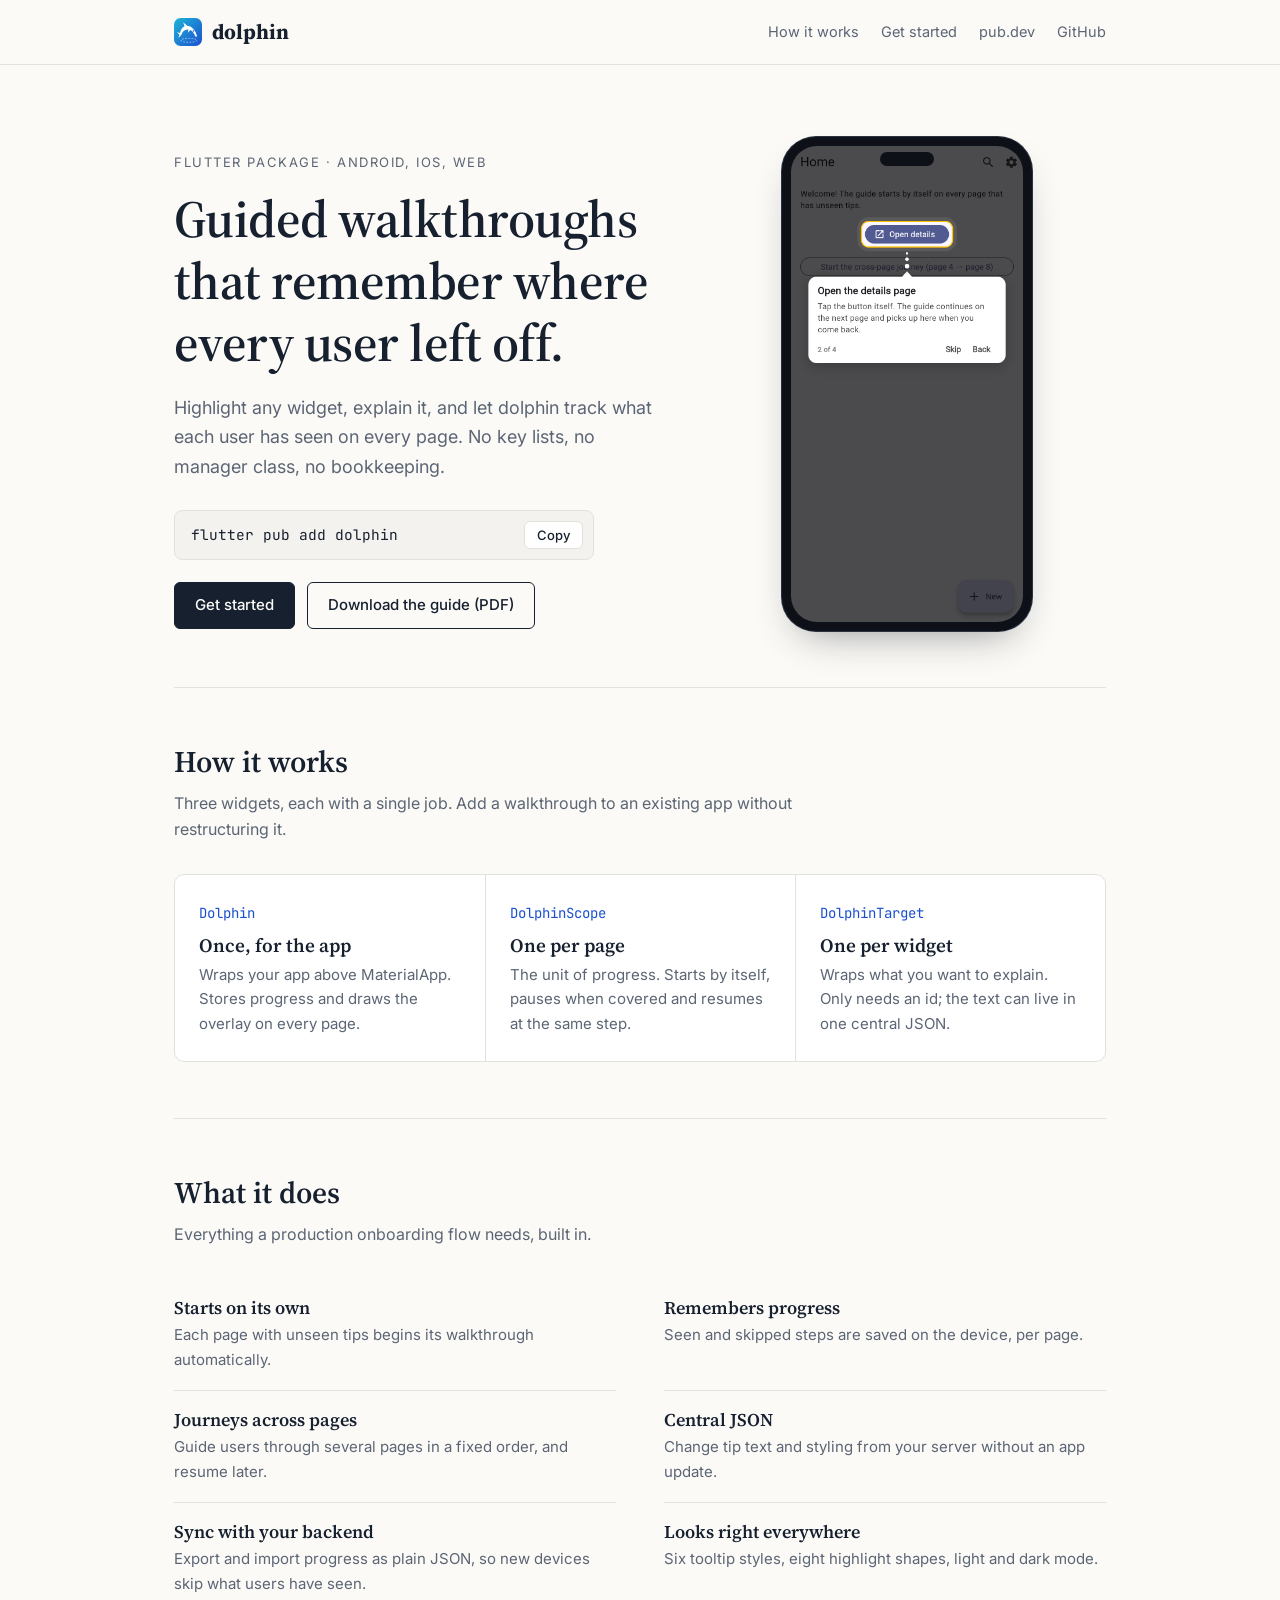
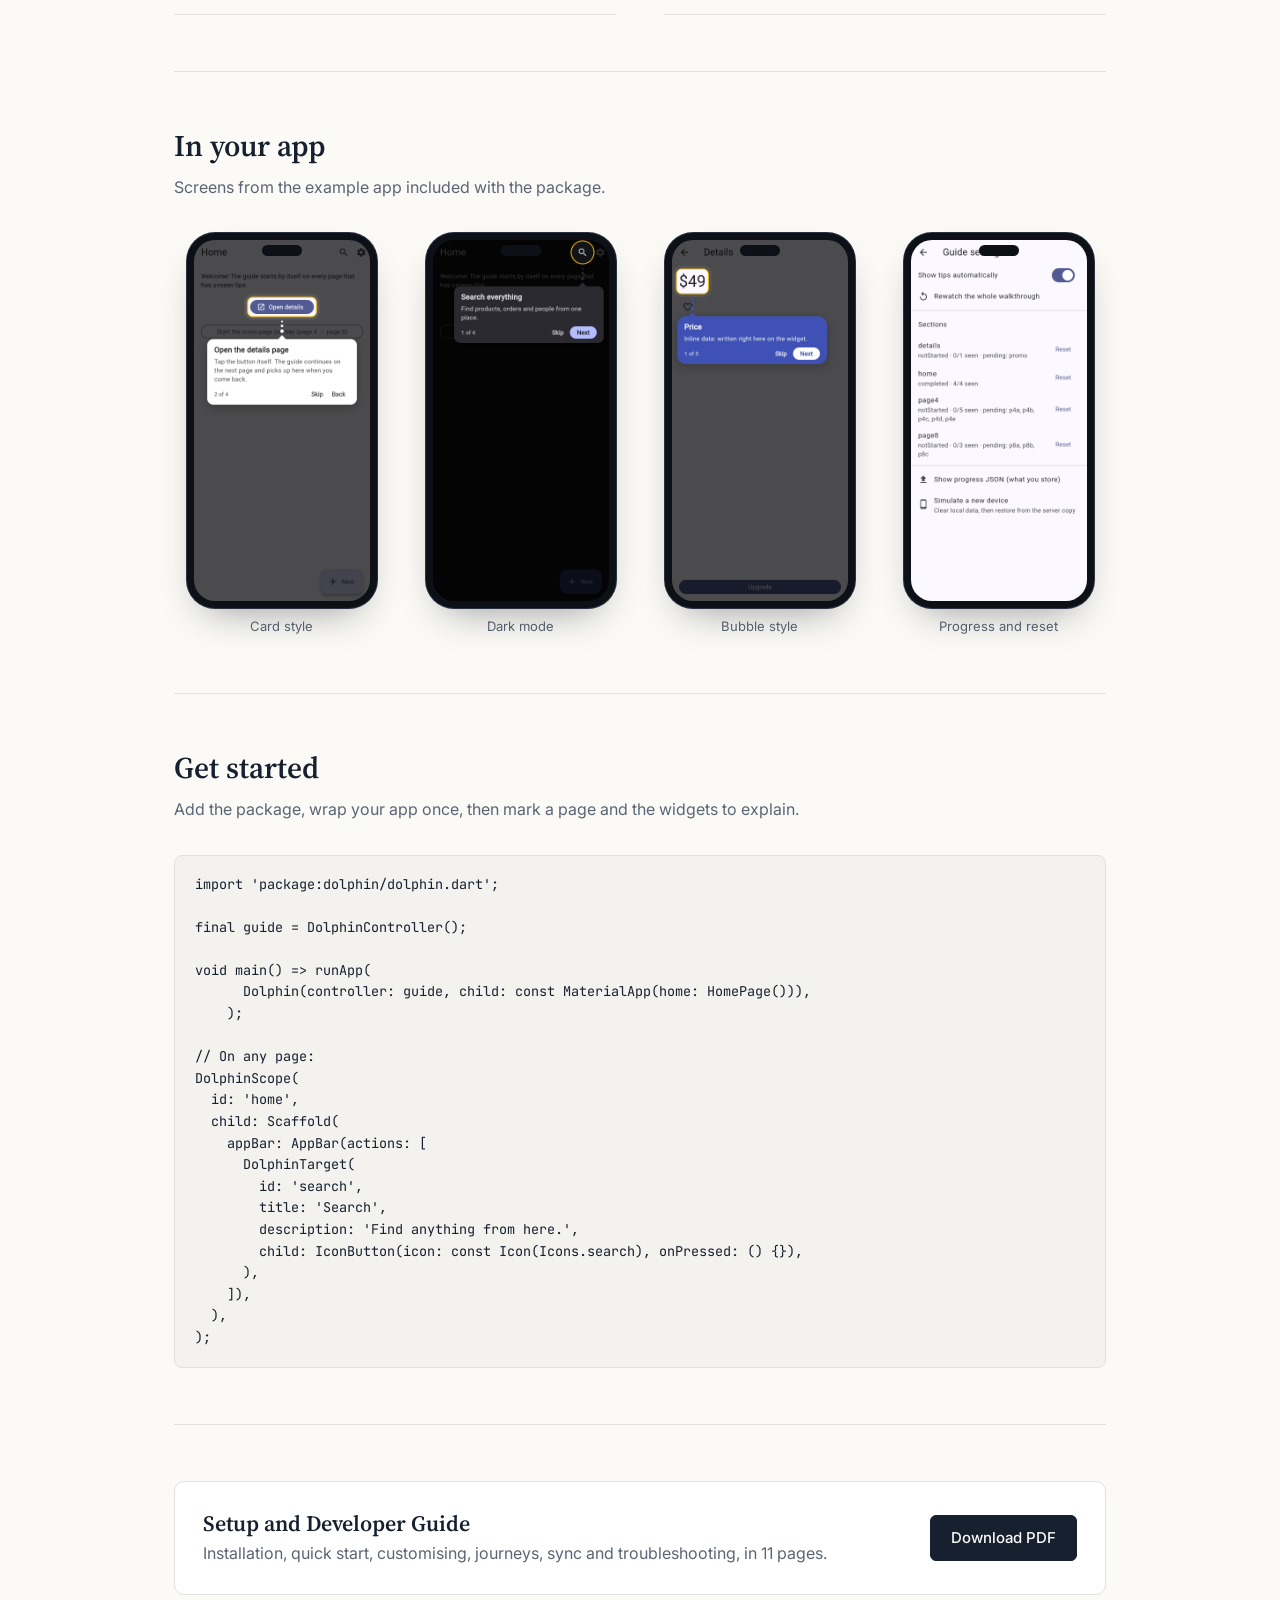
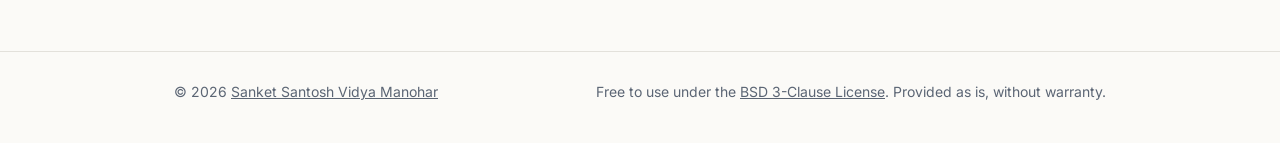
==== docs/index.html @ 979fe367 "Publish website from docs folder" ====
<!doctype html>
<html lang="en">
<head>
<meta charset="utf-8">
<meta name="viewport" content="width=device-width, initial-scale=1">
<title>dolphin · Guided walkthroughs for Flutter</title>
<meta name="description" content="dolphin is a Flutter package for guided walkthroughs and showcase tooltips that remember what each user has seen, resume across pages and sync progress.">
<meta name="author" content="Sanket Santosh Vidya Manohar">
<link rel="canonical" href="https://sanket-manohar.github.io/dolphin/">
<meta property="og:title" content="dolphin · Guided walkthroughs for Flutter">
<meta property="og:description" content="Walkthroughs that remember where every user left off. Free to use, for Android, iOS and web.">
<meta property="og:image" content="https://raw.githubusercontent.com/sanket-manohar/dolphin/main/doc/banner.png">
<meta name="twitter:card" content="summary_large_image">
<link rel="icon" href="assets/logo.svg" type="image/svg+xml">
<link rel="preconnect" href="https://fonts.googleapis.com">
<link rel="preconnect" href="https://fonts.gstatic.com" crossorigin>
<link href="https://fonts.googleapis.com/css2?family=Source+Serif+4:opsz,wght@8..60,400;8..60,600;8..60,700&family=Inter:wght@400;500;600&family=JetBrains+Mono:wght@400&display=swap" rel="stylesheet">
<style>
:root { color-scheme: light; --bg: #fbfaf7; --surface: #ffffff; --ink: #16202f; --muted: #5b6574; --rule: #e3e1db; --accent: #1A4FD0; --code: #f3f2ee; }
* { box-sizing: border-box; }
html { scroll-behavior: smooth; }
body { margin: 0; background: var(--bg); color: var(--ink); font: 16px/1.65 Inter, system-ui, sans-serif; }
a { color: inherit; }
.wrap { max-width: 980px; margin: 0 auto; padding: 0 24px; }
h1, h2, h3 { font-family: 'Source Serif 4', Georgia, serif; font-weight: 600; line-height: 1.2; margin: 0; }
code, pre { font-family: 'JetBrains Mono', ui-monospace, monospace; font-variant-ligatures: none; }

header { border-bottom: 1px solid var(--rule); }
header .wrap { display: flex; align-items: center; justify-content: space-between; height: 64px; }
.brand { display: flex; align-items: center; gap: 10px; text-decoration: none; font-family: 'Source Serif 4', serif; font-weight: 700; font-size: 21px; }
.brand img { width: 28px; height: 28px; }
nav { display: flex; gap: 22px; font-size: 14.5px; }
nav a { text-decoration: none; color: var(--muted); }
nav a:hover { color: var(--ink); }

.hero { padding: 72px 0 56px; display: grid; grid-template-columns: 1.1fr .9fr; gap: 48px; align-items: center; }
.eyebrow { font-size: 13px; letter-spacing: .12em; text-transform: uppercase; color: var(--muted); margin-bottom: 14px; }
.hero h1 { font-size: clamp(36px, 5vw, 52px); letter-spacing: -.01em; }
.hero p.lead { color: var(--muted); font-size: 18px; margin: 18px 0 28px; max-width: 34em; }
.install { display: flex; align-items: center; justify-content: space-between; gap: 12px; background: var(--code); border: 1px solid var(--rule); border-radius: 8px; padding: 10px 10px 10px 16px; max-width: 420px; font-size: 14.5px; }
.install button { border: 1px solid var(--rule); background: var(--surface); color: var(--ink); border-radius: 6px; padding: 5px 12px; font: 500 13px Inter, sans-serif; cursor: pointer; }
.actions { display: flex; flex-wrap: wrap; gap: 12px; margin-top: 22px; }
.btn { display: inline-block; text-decoration: none; padding: 10px 20px; border-radius: 6px; font-weight: 500; font-size: 15px; border: 1px solid var(--ink); }
.btn.primary { background: var(--ink); color: var(--bg); }
.btn:hover { opacity: .85; }
.phone { position: relative; width: 100%; max-width: 250px; margin: 0 auto; padding: 9px; background: #0d1117; border-radius: 34px; box-shadow: 0 0 0 1px #2a3240, 0 18px 40px -18px rgba(13,17,23,.45); }
.phone::before { content: ""; position: absolute; top: 15px; left: 50%; width: 54px; height: 14px; margin-left: -27px; background: #0d1117; border-radius: 10px; z-index: 1; }
.phone img { display: block; width: 100%; height: auto; aspect-ratio: 400 / 820; object-fit: cover; border-radius: 26px; }
.shot { justify-self: center; width: 100%; }

section { padding: 56px 0; border-top: 1px solid var(--rule); }
section h2 { font-size: 30px; margin-bottom: 10px; }
section .sub { color: var(--muted); max-width: 40em; margin: 0 0 32px; }

.three { display: grid; grid-template-columns: repeat(3, 1fr); gap: 0; border: 1px solid var(--rule); border-radius: 10px; background: var(--surface); }
.three div { padding: 24px; }
.three div + div { border-left: 1px solid var(--rule); }
.three code { font-size: 14px; color: var(--accent); }
.three h3 { font-size: 19px; margin: 8px 0 6px; }
.three p { margin: 0; color: var(--muted); font-size: 15px; }

.feats { display: grid; grid-template-columns: repeat(2, 1fr); gap: 0 48px; }
.feats div { padding: 18px 0; border-bottom: 1px solid var(--rule); }
.feats h3 { font-size: 18px; margin-bottom: 4px; }
.feats p { margin: 0; color: var(--muted); font-size: 15px; }

pre { background: var(--code); border: 1px solid var(--rule); border-radius: 8px; padding: 18px 20px; font-size: 13.5px; line-height: 1.6; overflow-x: auto; margin: 0; }
.gallery { display: grid; grid-template-columns: repeat(4, 1fr); gap: 24px; }
.gallery figure { margin: 0; }
.gallery .phone { max-width: 190px; padding: 7px; border-radius: 28px; }
.gallery .phone::before { top: 12px; width: 40px; height: 11px; margin-left: -20px; }
.gallery .phone img { border-radius: 21px; }
.gallery figcaption { font-size: 13px; color: var(--muted); margin-top: 8px; text-align: center; }

.guide { display: flex; align-items: center; justify-content: space-between; gap: 24px; flex-wrap: wrap; border: 1px solid var(--rule); border-radius: 10px; padding: 28px; background: var(--surface); }
.guide h3 { font-size: 22px; margin-bottom: 4px; }
.guide p { margin: 0; color: var(--muted); }

footer { border-top: 1px solid var(--rule); padding: 28px 0 40px; font-size: 14px; color: var(--muted); }
footer .wrap { display: flex; flex-wrap: wrap; justify-content: space-between; gap: 8px 24px; }

@media (max-width: 760px) {
  nav a.hide-s { display: none; }
  .hero { grid-template-columns: 1fr; padding: 44px 0 40px; gap: 36px; }
  .three { grid-template-columns: 1fr; }
  .three div + div { border-left: 0; border-top: 1px solid var(--rule); }
  .feats { grid-template-columns: 1fr; }
  .gallery { grid-template-columns: repeat(2, 1fr); gap: 20px 14px; }
  .phone { max-width: 220px; }
}
</style>
</head>
<body>

<header>
  <div class="wrap">
    <a class="brand" href="#"><img src="assets/logo.svg" alt="" width="28" height="28">dolphin</a>
    <nav>
      <a class="hide-s" href="#how">How it works</a>
      <a class="hide-s" href="#start">Get started</a>
      <a href="https://pub.dev/packages/dolphin">pub.dev</a>
      <a href="https://github.com/sanket-manohar/dolphin">GitHub</a>
    </nav>
  </div>
</header>

<main class="wrap">
  <div class="hero">
    <div>
      <p class="eyebrow">Flutter package · Android, iOS, web</p>
      <h1>Guided walkthroughs that remember where every user left off.</h1>
      <p class="lead">Highlight any widget, explain it, and let dolphin track what each user has seen on every page. No key lists, no manager class, no bookkeeping.</p>
      <div class="install"><code id="cmd">flutter pub add dolphin</code><button type="button" id="copy">Copy</button></div>
      <div class="actions">
        <a class="btn primary" href="#start">Get started</a>
        <a class="btn" href="dolphin-guide.pdf">Download the guide (PDF)</a>
      </div>
    </div>
    <div class="shot"><div class="phone"><img src="assets/light.png" alt="A dolphin walkthrough step highlighting a button" width="400" height="820"></div></div>
  </div>

  <section id="how">
    <h2>How it works</h2>
    <p class="sub">Three widgets, each with a single job. Add a walkthrough to an existing app without restructuring it.</p>
    <div class="three">
      <div><code>Dolphin</code><h3>Once, for the app</h3><p>Wraps your app above MaterialApp. Stores progress and draws the overlay on every page.</p></div>
      <div><code>DolphinScope</code><h3>One per page</h3><p>The unit of progress. Starts by itself, pauses when covered and resumes at the same step.</p></div>
      <div><code>DolphinTarget</code><h3>One per widget</h3><p>Wraps what you want to explain. Only needs an id; the text can live in one central JSON.</p></div>
    </div>
  </section>

  <section>
    <h2>What it does</h2>
    <p class="sub">Everything a production onboarding flow needs, built in.</p>
    <div class="feats">
      <div><h3>Starts on its own</h3><p>Each page with unseen tips begins its walkthrough automatically.</p></div>
      <div><h3>Remembers progress</h3><p>Seen and skipped steps are saved on the device, per page.</p></div>
      <div><h3>Journeys across pages</h3><p>Guide users through several pages in a fixed order, and resume later.</p></div>
      <div><h3>Central JSON</h3><p>Change tip text and styling from your server without an app update.</p></div>
      <div><h3>Sync with your backend</h3><p>Export and import progress as plain JSON, so new devices skip what users have seen.</p></div>
      <div><h3>Looks right everywhere</h3><p>Six tooltip styles, eight highlight shapes, light and dark mode.</p></div>
    </div>
  </section>

  <section>
    <h2>In your app</h2>
    <p class="sub">Screens from the example app included with the package.</p>
    <div class="gallery">
      <figure><div class="phone"><img src="assets/light.png" alt="Card tooltip in light mode" width="400" height="820"></div><figcaption>Card style</figcaption></figure>
      <figure><div class="phone"><img src="assets/dark.png" alt="Card tooltip in dark mode" width="400" height="820"></div><figcaption>Dark mode</figcaption></figure>
      <figure><div class="phone"><img src="assets/bubble.png" alt="Bubble tooltip with dots pointer" width="400" height="820"></div><figcaption>Bubble style</figcaption></figure>
      <figure><div class="phone"><img src="assets/progress.png" alt="Settings page with progress" width="400" height="820"></div><figcaption>Progress and reset</figcaption></figure>
    </div>
  </section>

  <section id="start">
    <h2>Get started</h2>
    <p class="sub">Add the package, wrap your app once, then mark a page and the widgets to explain.</p>
<pre><code>import 'package:dolphin/dolphin.dart';

final guide = DolphinController();

void main() => runApp(
      Dolphin(controller: guide, child: const MaterialApp(home: HomePage())),
    );

// On any page:
DolphinScope(
  id: 'home',
  child: Scaffold(
    appBar: AppBar(actions: [
      DolphinTarget(
        id: 'search',
        title: 'Search',
        description: 'Find anything from here.',
        child: IconButton(icon: const Icon(Icons.search), onPressed: () {}),
      ),
    ]),
  ),
);</code></pre>
  </section>

  <section>
    <div class="guide">
      <div><h3>Setup and Developer Guide</h3><p>Installation, quick start, customising, journeys, sync and troubleshooting, in 11 pages.</p></div>
      <a class="btn primary" href="dolphin-guide.pdf">Download PDF</a>
    </div>
  </section>
</main>

<footer>
  <div class="wrap">
    <span>© 2026 <a href="https://sanketmanohar.com">Sanket Santosh Vidya Manohar</a></span>
    <span>Free to use under the <a href="https://github.com/sanket-manohar/dolphin/blob/main/LICENSE">BSD 3-Clause License</a>. Provided as is, without warranty.</span>
  </div>
</footer>

<script>
document.getElementById('copy').addEventListener('click', function () {
  var b = this;
  navigator.clipboard.writeText(document.getElementById('cmd').textContent).then(function () {
    b.textContent = 'Copied';
    setTimeout(function () { b.textContent = 'Copy'; }, 1500);
  }).catch(function () {});
});
</script>
</body>
</html>
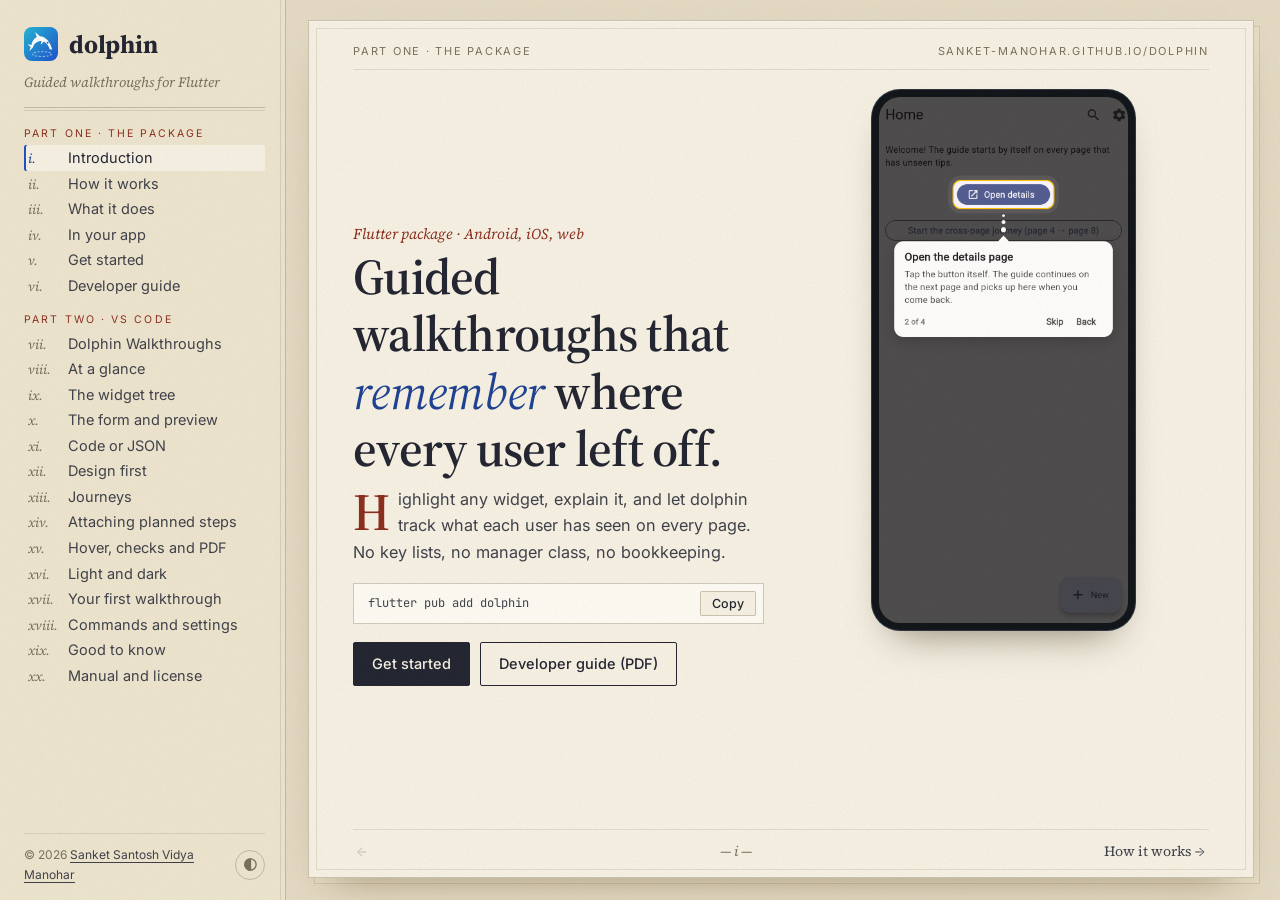
==== commit fc320393: "VSCode Extension & Website Update." ====
--- a/docs/index.html
+++ b/docs/index.html
@@ -4,158 +4,130 @@
 <meta charset="utf-8">
 <meta name="viewport" content="width=device-width, initial-scale=1">
 <title>dolphin · Guided walkthroughs for Flutter</title>
-<meta name="description" content="dolphin is a Flutter package for guided walkthroughs and showcase tooltips that remember what each user has seen, resume across pages and sync progress.">
+<meta name="description" content="dolphin is a Flutter package for guided walkthroughs and showcase tooltips that remember what each user has seen, resume across pages and sync progress. Dolphin Walkthroughs brings it to VS Code.">
 <meta name="author" content="Sanket Santosh Vidya Manohar">
 <link rel="canonical" href="https://sanket-manohar.github.io/dolphin/">
 <meta property="og:title" content="dolphin · Guided walkthroughs for Flutter">
-<meta property="og:description" content="Walkthroughs that remember where every user left off. Free to use, for Android, iOS and web.">
-<meta property="og:image" content="https://raw.githubusercontent.com/sanket-manohar/dolphin/main/doc/banner.png">
+<meta property="og:description" content="Walkthroughs that remember where every user left off. Free to use, for Android, iOS and web, with a VS Code extension.">
+<meta property="og:image" content="https://sanket-manohar.github.io/dolphin/assets/vscode/banner.jpg">
 <meta name="twitter:card" content="summary_large_image">
 <link rel="icon" href="assets/logo.svg" type="image/svg+xml">
 <link rel="preconnect" href="https://fonts.googleapis.com">
 <link rel="preconnect" href="https://fonts.gstatic.com" crossorigin>
-<link href="https://fonts.googleapis.com/css2?family=Source+Serif+4:opsz,wght@8..60,400;8..60,600;8..60,700&family=Inter:wght@400;500;600&family=JetBrains+Mono:wght@400&display=swap" rel="stylesheet">
-<style>
-:root { color-scheme: light; --bg: #fbfaf7; --surface: #ffffff; --ink: #16202f; --muted: #5b6574; --rule: #e3e1db; --accent: #1A4FD0; --code: #f3f2ee; }
-* { box-sizing: border-box; }
-html { scroll-behavior: smooth; }
-body { margin: 0; background: var(--bg); color: var(--ink); font: 16px/1.65 Inter, system-ui, sans-serif; }
-a { color: inherit; }
-.wrap { max-width: 980px; margin: 0 auto; padding: 0 24px; }
-h1, h2, h3 { font-family: 'Source Serif 4', Georgia, serif; font-weight: 600; line-height: 1.2; margin: 0; }
-code, pre { font-family: 'JetBrains Mono', ui-monospace, monospace; font-variant-ligatures: none; }
-
-header { border-bottom: 1px solid var(--rule); }
-header .wrap { display: flex; align-items: center; justify-content: space-between; height: 64px; }
-.brand { display: flex; align-items: center; gap: 10px; text-decoration: none; font-family: 'Source Serif 4', serif; font-weight: 700; font-size: 21px; }
-.brand img { width: 28px; height: 28px; }
-nav { display: flex; gap: 22px; font-size: 14.5px; }
-nav a { text-decoration: none; color: var(--muted); }
-nav a:hover { color: var(--ink); }
-
-.hero { padding: 72px 0 56px; display: grid; grid-template-columns: 1.1fr .9fr; gap: 48px; align-items: center; }
-.eyebrow { font-size: 13px; letter-spacing: .12em; text-transform: uppercase; color: var(--muted); margin-bottom: 14px; }
-.hero h1 { font-size: clamp(36px, 5vw, 52px); letter-spacing: -.01em; }
-.hero p.lead { color: var(--muted); font-size: 18px; margin: 18px 0 28px; max-width: 34em; }
-.install { display: flex; align-items: center; justify-content: space-between; gap: 12px; background: var(--code); border: 1px solid var(--rule); border-radius: 8px; padding: 10px 10px 10px 16px; max-width: 420px; font-size: 14.5px; }
-.install button { border: 1px solid var(--rule); background: var(--surface); color: var(--ink); border-radius: 6px; padding: 5px 12px; font: 500 13px Inter, sans-serif; cursor: pointer; }
-.actions { display: flex; flex-wrap: wrap; gap: 12px; margin-top: 22px; }
-.btn { display: inline-block; text-decoration: none; padding: 10px 20px; border-radius: 6px; font-weight: 500; font-size: 15px; border: 1px solid var(--ink); }
-.btn.primary { background: var(--ink); color: var(--bg); }
-.btn:hover { opacity: .85; }
-.phone { position: relative; width: 100%; max-width: 250px; margin: 0 auto; padding: 9px; background: #0d1117; border-radius: 34px; box-shadow: 0 0 0 1px #2a3240, 0 18px 40px -18px rgba(13,17,23,.45); }
-.phone::before { content: ""; position: absolute; top: 15px; left: 50%; width: 54px; height: 14px; margin-left: -27px; background: #0d1117; border-radius: 10px; z-index: 1; }
-.phone img { display: block; width: 100%; height: auto; aspect-ratio: 400 / 820; object-fit: cover; border-radius: 26px; }
-.shot { justify-self: center; width: 100%; }
-
-section { padding: 56px 0; border-top: 1px solid var(--rule); }
-section h2 { font-size: 30px; margin-bottom: 10px; }
-section .sub { color: var(--muted); max-width: 40em; margin: 0 0 32px; }
-
-.three { display: grid; grid-template-columns: repeat(3, 1fr); gap: 0; border: 1px solid var(--rule); border-radius: 10px; background: var(--surface); }
-.three div { padding: 24px; }
-.three div + div { border-left: 1px solid var(--rule); }
-.three code { font-size: 14px; color: var(--accent); }
-.three h3 { font-size: 19px; margin: 8px 0 6px; }
-.three p { margin: 0; color: var(--muted); font-size: 15px; }
-
-.feats { display: grid; grid-template-columns: repeat(2, 1fr); gap: 0 48px; }
-.feats div { padding: 18px 0; border-bottom: 1px solid var(--rule); }
-.feats h3 { font-size: 18px; margin-bottom: 4px; }
-.feats p { margin: 0; color: var(--muted); font-size: 15px; }
-
-pre { background: var(--code); border: 1px solid var(--rule); border-radius: 8px; padding: 18px 20px; font-size: 13.5px; line-height: 1.6; overflow-x: auto; margin: 0; }
-.gallery { display: grid; grid-template-columns: repeat(4, 1fr); gap: 24px; }
-.gallery figure { margin: 0; }
-.gallery .phone { max-width: 190px; padding: 7px; border-radius: 28px; }
-.gallery .phone::before { top: 12px; width: 40px; height: 11px; margin-left: -20px; }
-.gallery .phone img { border-radius: 21px; }
-.gallery figcaption { font-size: 13px; color: var(--muted); margin-top: 8px; text-align: center; }
-
-.guide { display: flex; align-items: center; justify-content: space-between; gap: 24px; flex-wrap: wrap; border: 1px solid var(--rule); border-radius: 10px; padding: 28px; background: var(--surface); }
-.guide h3 { font-size: 22px; margin-bottom: 4px; }
-.guide p { margin: 0; color: var(--muted); }
-
-footer { border-top: 1px solid var(--rule); padding: 28px 0 40px; font-size: 14px; color: var(--muted); }
-footer .wrap { display: flex; flex-wrap: wrap; justify-content: space-between; gap: 8px 24px; }
-
-@media (max-width: 760px) {
-  nav a.hide-s { display: none; }
-  .hero { grid-template-columns: 1fr; padding: 44px 0 40px; gap: 36px; }
-  .three { grid-template-columns: 1fr; }
-  .three div + div { border-left: 0; border-top: 1px solid var(--rule); }
-  .feats { grid-template-columns: 1fr; }
-  .gallery { grid-template-columns: repeat(2, 1fr); gap: 20px 14px; }
-  .phone { max-width: 220px; }
-}
-</style>
+<link href="https://fonts.googleapis.com/css2?family=Source+Serif+4:ital,opsz,wght@0,8..60,400;0,8..60,600;0,8..60,700;1,8..60,400&family=Inter:wght@400;500;600&family=JetBrains+Mono:wght@400&display=swap" rel="stylesheet">
+<link rel="stylesheet" href="assets/site.css">
+<script>document.documentElement.classList.add('js');try{var t=localStorage.getItem('dolphin-theme');if(t==='light'||t==='dark')document.documentElement.setAttribute('data-theme',t);}catch(e){}</script>
 </head>
 <body>
-
-<header>
-  <div class="wrap">
-    <a class="brand" href="#"><img src="assets/logo.svg" alt="" width="28" height="28">dolphin</a>
-    <nav>
-      <a class="hide-s" href="#how">How it works</a>
-      <a class="hide-s" href="#start">Get started</a>
-      <a href="https://pub.dev/packages/dolphin">pub.dev</a>
-      <a href="https://github.com/sanket-manohar/dolphin">GitHub</a>
-    </nav>
+<div class="book">
+
+<div class="menu">
+  <a class="mark" href="#intro"><img src="assets/logo.svg" alt="" width="28" height="28"><b>dolphin</b></a>
+  <button type="button" id="open-toc" aria-controls="side" aria-expanded="false">Contents</button>
+</div>
+
+<aside class="side" id="side">
+  <a class="mark" href="#intro"><img src="assets/logo.svg" alt="" width="34" height="34"><b>dolphin</b></a>
+  <p class="motto">Guided walkthroughs for Flutter</p>
+  <hr><hr>
+  <nav class="toc" aria-label="Contents">
+    <p class="part">Part one · The package</p>
+    <a href="#intro"><i>i.</i>Introduction</a>
+    <a href="#how"><i>ii.</i>How it works</a>
+    <a href="#features"><i>iii.</i>What it does</a>
+    <a href="#gallery"><i>iv.</i>In your app</a>
+    <a href="#start"><i>v.</i>Get started</a>
+    <a href="#guide"><i>vi.</i>Developer guide</a>
+    <p class="part">Part two · VS Code</p>
+    <a href="#extension"><i>vii.</i>Dolphin Walkthroughs</a>
+    <a href="#glance"><i>viii.</i>At a glance</a>
+    <a href="#tree"><i>ix.</i>The widget tree</a>
+    <a href="#form"><i>x.</i>The form and preview</a>
+    <a href="#json"><i>xi.</i>Code or JSON</a>
+    <a href="#design"><i>xii.</i>Design first</a>
+    <a href="#journeys"><i>xiii.</i>Journeys</a>
+    <a href="#attach"><i>xiv.</i>Attaching planned steps</a>
+    <a href="#helpers"><i>xv.</i>Hover, checks and PDF</a>
+    <a href="#themes"><i>xvi.</i>Light and dark</a>
+    <a href="#first"><i>xvii.</i>Your first walkthrough</a>
+    <a href="#reference"><i>xviii.</i>Commands and settings</a>
+    <a href="#faq"><i>xix.</i>Good to know</a>
+    <a href="#manual"><i>xx.</i>Manual and license</a>
+  </nav>
+  <div class="colophon">
+    <span>© 2026 <a href="https://sanketmanohar.com">Sanket Santosh Vidya Manohar</a></span>
+    <button class="theme-toggle" type="button" aria-label="Switch between light and dark"><svg viewBox="0 0 16 16" fill="none" stroke="currentColor" stroke-width="1.4"><circle cx="8" cy="8" r="6"/><path d="M8 2a6 6 0 0 0 0 12z" fill="currentColor"/></svg></button>
   </div>
-</header>
-
-<main class="wrap">
-  <div class="hero">
-    <div>
-      <p class="eyebrow">Flutter package · Android, iOS, web</p>
-      <h1>Guided walkthroughs that remember where every user left off.</h1>
-      <p class="lead">Highlight any widget, explain it, and let dolphin track what each user has seen on every page. No key lists, no manager class, no bookkeeping.</p>
-      <div class="install"><code id="cmd">flutter pub add dolphin</code><button type="button" id="copy">Copy</button></div>
-      <div class="actions">
-        <a class="btn primary" href="#start">Get started</a>
-        <a class="btn" href="dolphin-guide.pdf">Download the guide (PDF)</a>
-      </div>
-    </div>
-    <div class="shot"><div class="phone"><img src="assets/light.png" alt="A dolphin walkthrough step highlighting a button" width="400" height="820"></div></div>
-  </div>
-
-  <section id="how">
-    <h2>How it works</h2>
-    <p class="sub">Three widgets, each with a single job. Add a walkthrough to an existing app without restructuring it.</p>
-    <div class="three">
-      <div><code>Dolphin</code><h3>Once, for the app</h3><p>Wraps your app above MaterialApp. Stores progress and draws the overlay on every page.</p></div>
-      <div><code>DolphinScope</code><h3>One per page</h3><p>The unit of progress. Starts by itself, pauses when covered and resumes at the same step.</p></div>
-      <div><code>DolphinTarget</code><h3>One per widget</h3><p>Wraps what you want to explain. Only needs an id; the text can live in one central JSON.</p></div>
-    </div>
-  </section>
-
-  <section>
-    <h2>What it does</h2>
-    <p class="sub">Everything a production onboarding flow needs, built in.</p>
-    <div class="feats">
-      <div><h3>Starts on its own</h3><p>Each page with unseen tips begins its walkthrough automatically.</p></div>
-      <div><h3>Remembers progress</h3><p>Seen and skipped steps are saved on the device, per page.</p></div>
-      <div><h3>Journeys across pages</h3><p>Guide users through several pages in a fixed order, and resume later.</p></div>
-      <div><h3>Central JSON</h3><p>Change tip text and styling from your server without an app update.</p></div>
-      <div><h3>Sync with your backend</h3><p>Export and import progress as plain JSON, so new devices skip what users have seen.</p></div>
-      <div><h3>Looks right everywhere</h3><p>Six tooltip styles, eight highlight shapes, light and dark mode.</p></div>
-    </div>
-  </section>
-
-  <section>
-    <h2>In your app</h2>
-    <p class="sub">Screens from the example app included with the package.</p>
-    <div class="gallery">
-      <figure><div class="phone"><img src="assets/light.png" alt="Card tooltip in light mode" width="400" height="820"></div><figcaption>Card style</figcaption></figure>
-      <figure><div class="phone"><img src="assets/dark.png" alt="Card tooltip in dark mode" width="400" height="820"></div><figcaption>Dark mode</figcaption></figure>
-      <figure><div class="phone"><img src="assets/bubble.png" alt="Bubble tooltip with dots pointer" width="400" height="820"></div><figcaption>Bubble style</figcaption></figure>
-      <figure><div class="phone"><img src="assets/progress.png" alt="Settings page with progress" width="400" height="820"></div><figcaption>Progress and reset</figcaption></figure>
-    </div>
-  </section>
-
-  <section id="start">
-    <h2>Get started</h2>
-    <p class="sub">Add the package, wrap your app once, then mark a page and the widgets to explain.</p>
+</aside>
+
+<main class="desk">
+<article class="sheet">
+  <div class="running"><span id="run-part">dolphin</span><span>sanket-manohar.github.io/dolphin</span></div>
+  <div class="pages">
+
+  <!-- Part one -->
+  <section class="ch" id="intro" data-part="Part one · The package">
+    <div class="body split even">
+      <div class="text">
+        <span class="num">Flutter package · Android, iOS, web</span>
+        <h1>Guided walkthroughs that <em>remember</em> where every user left off.</h1>
+        <p class="lead dropcap">Highlight any widget, explain it, and let dolphin track what each user has seen on every page. No key lists, no manager class, no bookkeeping.</p>
+        <div class="install"><code id="cmd-pub">flutter pub add dolphin</code><button type="button" data-copy="cmd-pub">Copy</button></div>
+        <div class="actions">
+          <a class="btn primary" href="#start">Get started</a>
+          <a class="btn" href="dolphin-guide.pdf">Developer guide (PDF)</a>
+        </div>
+      </div>
+      <div class="phones"><figure class="phone"><img src="assets/light.png" alt="A dolphin walkthrough step highlighting a button" width="400" height="820"></figure></div>
+    </div>
+  </section>
+
+  <section class="ch" id="how" data-part="Part one · The package">
+    <header><span class="num">Chapter ii</span><h2>Three widgets, each with a single job.</h2><p class="lead">Add a walkthrough to an existing app without restructuring it.</p></header>
+    <div class="body">
+      <div>
+        <div class="trio">
+          <div><code>Dolphin</code><h3>Once, for the app</h3><p>Wraps your app above MaterialApp. Stores progress and draws the overlay on every page.</p></div>
+          <div><code>DolphinScope</code><h3>One per page</h3><p>The unit of progress. Starts by itself, pauses when covered and resumes at the same step.</p></div>
+          <div><code>DolphinTarget</code><h3>One per widget</h3><p>Wraps what you want to explain. Only needs an id; the text can live in one central JSON.</p></div>
+        </div>
+<pre class="tree">Dolphin(controller)                    once, above MaterialApp
+ └─ MaterialApp
+     └─ DolphinScope(id: 'home')        one per page or section
+         └─ Scaffold
+             ├─ DolphinTarget(id: 'search')    one per widget to highlight
+             └─ DolphinTarget(id: 'profile')</pre>
+      </div>
+    </div>
+  </section>
+
+  <section class="ch" id="features" data-part="Part one · The package">
+    <header><span class="num">Chapter iii</span><h2>Everything an onboarding flow needs, built in.</h2><p class="lead">Production features from the first release, with nothing to wire up by hand.</p></header>
+    <div class="body grid6">
+      <div><i>i.</i><h3>Starts on its own</h3><p>Each page with unseen tips begins its walkthrough automatically.</p></div>
+      <div><i>ii.</i><h3>Remembers progress</h3><p>Seen and skipped steps are saved on the device, per page.</p></div>
+      <div><i>iii.</i><h3>Journeys across pages</h3><p>Guide users through several pages in a fixed order, and resume later.</p></div>
+      <div><i>iv.</i><h3>Central JSON</h3><p>Change tip text and styling from your server without an app update.</p></div>
+      <div><i>v.</i><h3>Sync with your backend</h3><p>Export and import progress as plain JSON, so new devices skip what users have seen.</p></div>
+      <div><i>vi.</i><h3>Looks right everywhere</h3><p>Six tooltip styles, many highlight shapes, light and dark mode.</p></div>
+    </div>
+  </section>
+
+  <section class="ch" id="gallery" data-part="Part one · The package">
+    <header><span class="num">Chapter iv</span><h2>Screens from the example app.</h2><p class="lead">The example app included with the package, in light and dark.</p></header>
+    <div class="body">
+      <div class="phones four">
+        <figure class="phone"><img src="assets/light.png" alt="Card tooltip in light mode" width="400" height="820"><figcaption>Card style</figcaption></figure>
+        <figure class="phone"><img src="assets/dark.png" alt="Card tooltip in dark mode" width="400" height="820"><figcaption>Dark mode</figcaption></figure>
+        <figure class="phone"><img src="assets/bubble.png" alt="Bubble tooltip with dots pointer" width="400" height="820"><figcaption>Bubble style</figcaption></figure>
+        <figure class="phone"><img src="assets/progress.png" alt="Settings page with progress" width="400" height="820"><figcaption>Progress and reset</figcaption></figure>
+      </div>
+    </div>
+  </section>
+
+  <section class="ch" id="start" data-part="Part one · The package">
+    <header><span class="num">Chapter v</span><h2>Wrap your app once, then mark what to explain.</h2><p class="lead">Add the package, put one <code>Dolphin</code> above your app, then mark a page and the widgets on it.</p></header>
+    <div class="body">
 <pre><code>import 'package:dolphin/dolphin.dart';
 
 final guide = DolphinController();
@@ -178,31 +150,252 @@
     ]),
   ),
 );</code></pre>
-  </section>
-
-  <section>
-    <div class="guide">
-      <div><h3>Setup and Developer Guide</h3><p>Installation, quick start, customising, journeys, sync and troubleshooting, in 11 pages.</p></div>
-      <a class="btn primary" href="dolphin-guide.pdf">Download PDF</a>
-    </div>
-  </section>
+    </div>
+  </section>
+
+  <section class="ch" id="guide" data-part="Part one · The package">
+    <header><span class="num">Chapter vi</span><h2>The developer guide, and a new companion.</h2></header>
+    <div class="body split even">
+      <div class="endplate">
+        <div class="orn">❦</div>
+        <h3>Setup and Developer Guide</h3>
+        <p>Installation, quick start, customising, journeys, sync and troubleshooting, in 11 pages.</p>
+        <div class="actions"><a class="btn primary" href="dolphin-guide.pdf">Download PDF</a></div>
+      </div>
+      <div class="text">
+        <span class="num">New · VS Code extension</span>
+        <h3 style="font-size:24px">Build walkthroughs without writing them.</h3>
+        <p>See the widget tree of any page, double-click a widget and fill in a form. Dolphin Walkthroughs writes the code, keeps the JSON in sync, and lets you design the whole tour in a graph before the screens exist.</p>
+        <div class="actions"><a class="btn" href="#extension">Read part two</a><a class="btn" href="https://marketplace.visualstudio.com/items?itemName=sanket-manohar.dolphin-walkthroughs">Marketplace</a></div>
+      </div>
+    </div>
+  </section>
+
+  <!-- Part two -->
+  <section class="ch" id="extension" data-part="Part two · VS Code extension">
+    <div class="body split">
+      <div class="text">
+        <span class="num">VS Code extension · Windows, macOS, Linux</span>
+        <h1>Double-click a widget. <em>It becomes a walkthrough step.</em></h1>
+        <p class="lead dropcap">Dolphin Walkthroughs shows the widget tree of the page you are editing. Pick a widget, fill in a form with every dolphin option, watch the preview, and the extension writes the code.</p>
+        <div class="install"><code id="cmd-ext">ext install sanket-manohar.dolphin-walkthroughs</code><button type="button" data-copy="cmd-ext">Copy</button></div>
+        <div class="actions">
+          <a class="btn primary" href="https://marketplace.visualstudio.com/items?itemName=sanket-manohar.dolphin-walkthroughs">Install from Marketplace</a>
+          <a class="btn" href="dolphin-vscode-manual.pdf">User manual (PDF)</a>
+        </div>
+      </div>
+      <figure class="fig"><div class="plate"><img src="assets/vscode/graph.jpg" alt="The walkthrough graph with three pages and a journey" width="1400" height="807"></div></figure>
+    </div>
+  </section>
+
+  <section class="ch" id="glance" data-part="Part two · VS Code extension">
+    <header><span class="num">Chapter viii</span><h2>Everything dolphin can do, one double-click away.</h2><p class="lead">No parameter names to look up, no JSON to keep in step by hand, and a map of every walkthrough in the project.</p></header>
+    <div class="body grid6">
+      <div><i>i.</i><h3>Widget tree</h3><p>The widgets of the open file, nested as in the code, without helper objects or callbacks. It follows your cursor.</p></div>
+      <div><i>ii.</i><h3>Every option in a form</h3><p>Content, rules, pointer, barrier, highlight, tooltip, text, counter, buttons, animation, behaviour and dark mode.</p></div>
+      <div><i>iii.</i><h3>Live preview</h3><p>A sketch of the step in light and dark, and a Code tab that shows exactly what will be written.</p></div>
+      <div><i>iv.</i><h3>Code or JSON</h3><p>Keep content on the widget or in a JSON config the extension creates, registers and loads at startup.</p></div>
+      <div><i>v.</i><h3>Graph and design first</h3><p>Plan pages, steps and journeys before the screens exist, then attach them to widgets later.</p></div>
+      <div><i>vi.</i><h3>Map, PDF and checks</h3><p>Every scope and step in one list, a PDF to share with your team, and problems shown while you type.</p></div>
+    </div>
+  </section>
+
+  <section class="ch" id="tree" data-part="Part two · VS Code extension">
+    <header><span class="num">Chapter ix</span><h2>See the page as a tree.</h2></header>
+    <div class="body split wide">
+      <div class="text">
+        <p>Click the dolphin icon in the activity bar. The Widget Tree lists the widgets of the file you have open, page by page, with hints from their text, tooltip or icon.</p>
+        <ul class="tidy">
+          <li><b>Click</b> a row to jump to the code.</li>
+          <li><b>Double-click</b> to wrap it, or to configure it when it is already a dolphin widget.</li>
+          <li>Or press <kbd>Ctrl</kbd> <kbd>Alt</kbd> <kbd>T</kbd> on any widget in the editor.</li>
+        </ul>
+        <p class="caption">The screens in part two are from a small shop app with three pages: home, cart and profile.</p>
+      </div>
+      <figure class="fig"><div class="plate"><img src="assets/vscode/widget-tree.jpg" alt="The widget tree beside the code" width="1400" height="807"></div></figure>
+    </div>
+  </section>
+
+  <section class="ch" id="form" data-part="Part two · VS Code extension">
+    <header><span class="num">Chapter x</span><h2>Fill in a form, not a constructor.</h2></header>
+    <div class="body split wide">
+      <div class="text">
+        <p>Choose <b>DolphinTarget</b> for a step, <b>DolphinScope</b> for a page, or <b>Dolphin</b> on <code>MaterialApp</code> for the app root. The id is suggested for you.</p>
+        <ul class="tidy">
+          <li>Every field shows its default. Empty means “use the default”.</li>
+          <li>The preview updates as you type, in light and dark.</li>
+          <li>Editing an existing widget keeps anything the form does not know, exactly as you wrote it.</li>
+        </ul>
+      </div>
+      <figure class="fig two">
+        <div class="plate"><img src="assets/vscode/form.jpg" alt="The configure form for a new step" width="1090" height="1660"></div>
+        <div class="plate"><img src="assets/vscode/preview.jpg" alt="The live preview of a step" width="1090" height="1660"></div>
+      </figure>
+    </div>
+  </section>
+
+  <section class="ch" id="json" data-part="Part two · VS Code extension">
+    <header><span class="num">Chapter xi</span><h2>In code or in JSON.</h2></header>
+    <div class="body split wide">
+      <div class="text">
+        <p>Choose per step where its content lives. In JSON mode the widget keeps only its id, and the title, description and look go into your walkthrough config.</p>
+        <ul class="tidy">
+          <li>The config is created at <code>assets/walkthrough.json</code> and registered in <code>pubspec.yaml</code>.</li>
+          <li>One click makes <code>main()</code> load it at startup.</li>
+          <li>Existing configs are read and updated in place, with your comments kept.</li>
+        </ul>
+      </div>
+      <figure class="fig two">
+        <div class="plate"><img src="assets/vscode/json-mode.jpg" alt="The form with In JSON config selected" width="1090" height="1660"></div>
+        <div class="plate"><img src="assets/vscode/json-code.jpg" alt="The code tab showing Dart and JSON" width="1090" height="1660"></div>
+      </figure>
+    </div>
+  </section>
+
+  <section class="ch" id="design" data-part="Part two · VS Code extension">
+    <header><span class="num">Chapter xii</span><h2>Design first, attach later.</h2></header>
+    <div class="body split wide">
+      <div class="text">
+        <p>The walkthrough graph shows each page as a lane and its steps as cards. Add pages, steps and journeys before the screens are built. They are saved to the JSON config as <i>planned</i>.</p>
+        <ul class="tidy">
+          <li><b>Drag</b> cards to change the order.</li>
+          <li><b>Double-click</b> a card to open its widget.</li>
+          <li>When the page exists, double-click a widget and choose <b>Planned step</b>.</li>
+        </ul>
+      </div>
+      <figure class="fig"><div class="plate"><img src="assets/vscode/design.jpg" alt="Designing a new step in the graph" width="1400" height="807"></div></figure>
+    </div>
+  </section>
+
+  <section class="ch" id="journeys" data-part="Part two · VS Code extension">
+    <header><span class="num">Chapter xiii</span><h2>Journeys across pages.</h2></header>
+    <div class="body split wide">
+      <div class="text">
+        <p>Link pages in order, choose the steps of each page and the route that opens it. Click a journey in the graph to see its path; the steps it skips are faded.</p>
+        <p>Start it in your app with <code>Dolphin.of(context).startJourney('onboarding')</code>.</p>
+      </div>
+      <figure class="fig"><div class="plate"><img src="assets/vscode/journey.jpg" alt="The journey editor in the graph" width="1400" height="807"></div></figure>
+    </div>
+  </section>
+
+  <section class="ch" id="attach" data-part="Part two · VS Code extension">
+    <header><span class="num">Chapter xiv</span><h2>Attach planned steps to widgets.</h2></header>
+    <div class="body split wide">
+      <div class="text">
+        <p>Planned steps from every page are offered when you double-click a widget, steps of the current page first. The widget is wrapped with that id and the content stays in JSON.</p>
+      </div>
+      <figure class="fig"><div class="plate"><img src="assets/vscode/attach.jpg" alt="The list of planned steps to attach" width="1400" height="630"></div></figure>
+    </div>
+  </section>
+
+  <section class="ch" id="helpers" data-part="Part two · VS Code extension">
+    <header><span class="num">Chapter xv</span><h2>Hover, checks and a PDF for the team.</h2></header>
+    <div class="body split wide">
+      <div class="text">
+        <p>Hover a step id to see its content and position. Duplicate ids, steps with no content, unknown styles and a missing app root are marked as you type.</p>
+        <p>Export the whole map as a PDF to share with design or QA. Planned steps are listed too, so it doubles as a to-do list.</p>
+      </div>
+      <figure class="fig"><div class="plate"><img src="assets/vscode/hover.jpg" alt="Hover information on a step id" width="1400" height="579"></div></figure>
+    </div>
+  </section>
+
+  <section class="ch" id="themes" data-part="Part two · VS Code extension">
+    <header><span class="num">Chapter xvi</span><h2>At home in any theme.</h2></header>
+    <div class="body split wide">
+      <div class="text">
+        <p>Every view and panel follows your VS Code colour theme, light, dark or high contrast, on Windows, macOS and Linux.</p>
+        <p class="caption">The configure panel beside the code, in the light theme, and the graph in a dark one.</p>
+      </div>
+      <figure class="fig two col">
+        <div class="plate"><img src="assets/vscode/after-wrap.jpg" alt="The widget tree, the code and the configure panel" width="1400" height="807"></div>
+        <div class="plate"><img src="assets/vscode/dark-graph.jpg" alt="The walkthrough graph in a dark theme" width="1400" height="807"></div>
+      </figure>
+    </div>
+  </section>
+
+  <section class="ch" id="first" data-part="Part two · VS Code extension">
+    <header><span class="num">Chapter xvii</span><h2>Your first walkthrough in seven steps.</h2><p class="lead">Each step is described with screenshots in the user manual.</p></header>
+    <div class="body steps">
+      <div><b>Install the extension</b> from the Marketplace, or with <b>Install from VSIX…</b> in the Extensions view.</div>
+      <div><b>Open your Flutter project.</b> Run <b>Dolphin: Add dolphin to pubspec.yaml</b> if the package is not added yet.</div>
+      <div><b>Open the Dolphin view</b> from the activity bar. The Widget Tree shows the open file.</div>
+      <div><b>Wrap the app.</b> Double-click <code>MaterialApp</code>, choose <b>Dolphin (app root)</b> and click <b>Wrap app</b>.</div>
+      <div><b>Mark a page.</b> Double-click its <code>Scaffold</code> and choose <b>DolphinScope</b>.</div>
+      <div><b>Add a step.</b> Double-click a widget, choose <b>DolphinTarget</b>, write a title and description, and click <b>Wrap widget</b>.</div>
+      <div><b>Run the app.</b> The walkthrough starts when the page opens and remembers what each user has seen.</div>
+    </div>
+  </section>
+
+  <section class="ch" id="reference" data-part="Part two · VS Code extension">
+    <header><span class="num">Chapter xviii</span><h2>Commands and settings.</h2><p class="lead">Every command is in the Command Palette under <b>Dolphin:</b>, in the editor's right-click menu and in the light bulb menu on any widget.</p></header>
+    <div class="body tables">
+      <table>
+        <tr><th>Command</th><th>What it does</th></tr>
+        <tr><td>Wrap with DolphinTarget…</td><td>Make the widget a step. <kbd>Ctrl</kbd> <kbd>Alt</kbd> <kbd>T</kbd></td></tr>
+        <tr><td>Wrap with DolphinScope…</td><td>Make it a page or section.</td></tr>
+        <tr><td>Wrap with Dolphin (app root)…</td><td>Wrap the app and set up the controller.</td></tr>
+        <tr><td>Configure…</td><td>Open the form for the widget under the cursor.</td></tr>
+        <tr><td>Remove wrapper (keep child)</td><td>Take a dolphin widget away.</td></tr>
+        <tr><td>Open JSON config</td><td>Open or create the config.</td></tr>
+        <tr><td>Load JSON config at app startup</td><td>Change <code>main()</code> to load it.</td></tr>
+        <tr><td>Add journey…</td><td>Add a cross-page journey.</td></tr>
+        <tr><td>Open walkthrough graph</td><td>Lanes, steps, journeys and design.</td></tr>
+        <tr><td>Export walkthrough map as PDF…</td><td>Save the map as a PDF.</td></tr>
+        <tr><td>About Dolphin</td><td>Links, downloads, likes and points.</td></tr>
+      </table>
+      <div>
+        <table>
+          <tr><th>Setting</th><th>Default</th></tr>
+          <tr><td><code>dolphin.configFile</code></td><td>empty: found automatically</td></tr>
+          <tr><td><code>dolphin.defaultStorage</code></td><td><code>inline</code> or <code>json</code></td></tr>
+          <tr><td><code>dolphin.formatAfterEdit</code></td><td>on</td></tr>
+          <tr><td><code>dolphin.followCursor</code></td><td>on</td></tr>
+          <tr><td><code>dolphin.codeLens</code></td><td>on</td></tr>
+          <tr><td><code>dolphin.diagnostics</code></td><td>on</td></tr>
+        </table>
+        <p class="small">Snippets: <code>dscope</code>, <code>dtarget</code>, <code>dtargetid</code>, <code>dstep</code>, <code>dtheme</code>, <code>droot</code>, <code>dreplay</code>, <code>dreset</code>, <code>djourney</code>, <code>denabled</code>, <code>dbuilder</code>, <code>dcondition</code>.</p>
+      </div>
+    </div>
+  </section>
+
+  <section class="ch" id="faq" data-part="Part two · VS Code extension">
+    <header><span class="num">Chapter xix</span><h2>Good to know.</h2><p class="lead">Short answers. The manual has the details.</p></header>
+    <div class="body qa">
+      <div><h3>Does it work if dolphin is already in my project?</h3><p>Yes. It reads your existing dolphin widgets and JSON config as they are. Steps already in the JSON open in JSON mode with their values, and edits change only their own entry.</p></div>
+      <div><h3>Does it run on Windows and macOS?</h3><p>Yes, and on Linux. It has no native parts, reads and writes Windows line endings correctly, and its panels re-send their data whenever they open, so they never stay blank.</p></div>
+      <div><h3>Does it collect any data?</h3><p>No. It works offline and changes only the files you ask it to. Only the About page reads public download and like counts from pub.dev and the Marketplace, when you open it.</p></div>
+      <div><h3>Can I undo a change?</h3><p>Every wrap, edit and removal is a normal editor change, so <kbd>Ctrl</kbd> <kbd>Z</kbd> takes it back, and your version control shows exactly what changed.</p></div>
+      <div><h3>What do I need?</h3><p>VS Code 1.85 or newer and a Flutter project using dolphin 1.0 or newer. The Dart extension is recommended for formatting after edits.</p></div>
+      <div><h3>Where do I report a problem?</h3><p>Open an issue on the <a href="https://github.com/sanket-manohar/dolphin/issues">dolphin repository</a>, or use <b>Report an issue</b> on the About page.</p></div>
+    </div>
+  </section>
+
+  <section class="ch" id="manual" data-part="Part two · VS Code extension">
+    <header><span class="num">Chapter xx</span><h2>The user manual.</h2></header>
+    <div class="body">
+      <div class="endplate">
+        <div class="orn">❦</div>
+        <h3>Dolphin Walkthroughs · User Manual</h3>
+        <p>Installation, every feature and option, the graph and design-first workflow, journeys, settings and troubleshooting, with screenshots on every page.</p>
+        <div class="actions">
+          <a class="btn primary" href="dolphin-vscode-manual.pdf">Download PDF</a>
+          <a class="btn" href="https://marketplace.visualstudio.com/items?itemName=sanket-manohar.dolphin-walkthroughs">Marketplace</a>
+        </div>
+        <p class="fine">Designed and developed by <a href="https://sanketmanohar.com">Sanket Santosh Vidya Manohar</a>.<br>Free to use under the <a href="vscode/LICENSE.txt">BSD 3-Clause License</a>. Provided as is, without warranty. <a href="vscode/DISCLAIMER.txt">Disclaimer</a>.<br>The dolphin package: <a href="https://pub.dev/packages/dolphin">pub.dev</a> · <a href="https://github.com/sanket-manohar/dolphin">GitHub</a> · <a href="https://github.com/sanket-manohar/dolphin/blob/main/LICENSE">license</a></p>
+      </div>
+    </div>
+  </section>
+
+  </div>
+  <div class="folio">
+    <button type="button" id="prev" aria-label="Previous chapter">← <span id="prev-t"></span></button>
+    <span class="n" id="folio">i</span>
+    <button type="button" id="next" aria-label="Next chapter"><span id="next-t"></span> →</button>
+  </div>
+</article>
 </main>
 
-<footer>
-  <div class="wrap">
-    <span>© 2026 <a href="https://sanketmanohar.com">Sanket Santosh Vidya Manohar</a></span>
-    <span>Free to use under the <a href="https://github.com/sanket-manohar/dolphin/blob/main/LICENSE">BSD 3-Clause License</a>. Provided as is, without warranty.</span>
-  </div>
-</footer>
-
-<script>
-document.getElementById('copy').addEventListener('click', function () {
-  var b = this;
-  navigator.clipboard.writeText(document.getElementById('cmd').textContent).then(function () {
-    b.textContent = 'Copied';
-    setTimeout(function () { b.textContent = 'Copy'; }, 1500);
-  }).catch(function () {});
-});
-</script>
+</div>
+<script src="assets/site.js"></script>
 </body>
 </html>
--- a/docs/assets/site.css
+++ b/docs/assets/site.css
@@ -0,0 +1,234 @@
+/* dolphin documentation: a bound book on paper. One chapter per screen, chosen from the side panel. */
+:root {
+  color-scheme: light;
+  --desk: #e6dcc6;
+  --panel: #efe6d1;
+  --sheet: #f8f3e7;
+  --sheet-edge: #e9dfc8;
+  --ink: #1f2230;
+  --ink-2: #3c3f49;
+  --muted: #776f5d;
+  --rule: rgba(80, 60, 25, .26);
+  --rule-soft: rgba(80, 60, 25, .13);
+  --accent: #1d4fc4;
+  --accent-ink: #1a3f94;
+  --rubric: #8a2c1d;
+  --code: #ede4cf;
+  --plate: #fffdf7;
+  --shadow: 0 1px 0 rgba(255, 255, 255, .6) inset, 0 20px 40px -26px rgba(70, 50, 15, .55);
+  --grain: .09;
+  --side: 286px;
+}
+@media (prefers-color-scheme: dark) {
+  :root:not([data-theme="light"]) {
+    color-scheme: dark;
+    --desk: #15130f; --panel: #1d1a15; --sheet: #23201a; --sheet-edge: #2c2820;
+    --ink: #ece4d2; --ink-2: #d0c8b6; --muted: #a0977f;
+    --rule: rgba(236, 220, 186, .22); --rule-soft: rgba(236, 220, 186, .1);
+    --accent: #93b3ff; --accent-ink: #b8cbff; --rubric: #e09a83;
+    --code: #2e2a22; --plate: #2a261f;
+    --shadow: 0 20px 40px -24px rgba(0, 0, 0, .85);
+    --grain: .055;
+  }
+}
+:root[data-theme="dark"] {
+  color-scheme: dark;
+  --desk: #15130f; --panel: #1d1a15; --sheet: #23201a; --sheet-edge: #2c2820;
+  --ink: #ece4d2; --ink-2: #d0c8b6; --muted: #a0977f;
+  --rule: rgba(236, 220, 186, .22); --rule-soft: rgba(236, 220, 186, .1);
+  --accent: #93b3ff; --accent-ink: #b8cbff; --rubric: #e09a83;
+  --code: #2e2a22; --plate: #2a261f;
+  --shadow: 0 20px 40px -24px rgba(0, 0, 0, .85);
+  --grain: .055;
+}
+
+* { box-sizing: border-box; }
+html, body { height: 100%; }
+body {
+  margin: 0; color: var(--ink); background: var(--desk);
+  font: 15.5px/1.62 Inter, system-ui, sans-serif; -webkit-font-smoothing: antialiased;
+}
+body::before {
+  content: ""; position: fixed; inset: 0; z-index: 50; pointer-events: none; opacity: var(--grain);
+  background-image: url("data:image/svg+xml;utf8,<svg xmlns='http://www.w3.org/2000/svg' width='260' height='260'><filter id='n'><feTurbulence type='fractalNoise' baseFrequency='.8' numOctaves='3' stitchTiles='stitch'/><feColorMatrix values='0 0 0 0 .3  0 0 0 0 .22  0 0 0 0 .1  0 0 0 1 0'/></filter><rect width='100%' height='100%' filter='url(%23n)'/></svg>");
+}
+a { color: var(--accent-ink); text-underline-offset: 3px; text-decoration-thickness: 1px; }
+h1, h2, h3 { font-family: 'Source Serif 4', Georgia, serif; font-weight: 600; line-height: 1.15; margin: 0; color: var(--ink); }
+code, pre, kbd { font-family: 'JetBrains Mono', ui-monospace, monospace; font-variant-ligatures: none; }
+:not(pre) > code { font-size: .86em; background: var(--code); border: 1px solid var(--rule-soft); border-radius: 3px; padding: .02em .32em; overflow-wrap: anywhere; }
+kbd { font-size: .8em; border: 1px solid var(--rule); border-bottom-width: 2px; border-radius: 3px; padding: 0 .35em; background: var(--plate); }
+
+/* ---------- the book ---------- */
+.book { display: grid; grid-template-columns: var(--side) 1fr; height: 100vh; height: 100dvh; }
+
+/* side panel: the contents page */
+.side {
+  background: var(--panel); border-right: 1px solid var(--rule); position: relative;
+  display: flex; flex-direction: column; padding: 24px 20px 16px 24px; min-height: 0;
+}
+.side::after { content: ""; position: absolute; top: 0; bottom: 0; right: 4px; border-right: 1px solid var(--rule-soft); pointer-events: none; }
+.mark { display: flex; align-items: center; gap: 11px; text-decoration: none; color: var(--ink); }
+.mark img { width: 34px; height: 34px; }
+.mark b { font-family: 'Source Serif 4', serif; font-size: 25px; font-weight: 700; letter-spacing: -.01em; }
+.motto { font-family: 'Source Serif 4', serif; font-style: italic; color: var(--muted); font-size: 14px; margin: 6px 0 0; }
+.side hr { border: 0; border-top: 1px solid var(--rule); margin: 14px 0 0; }
+.side hr + hr { border-top-color: var(--rule-soft); margin-top: 2px; }
+.toc { flex: 1; min-height: 0; overflow-y: auto; margin: 2px -8px 0 0; padding-right: 8px; scrollbar-width: thin; }
+.part { font-size: 10.5px; letter-spacing: .2em; text-transform: uppercase; color: var(--rubric); margin: 12px 0 3px; }
+.toc a {
+  display: grid; grid-template-columns: 40px 1fr; align-items: baseline; text-decoration: none;
+  color: var(--ink-2); padding: 3px 8px 3px 4px; border-radius: 2px; font-size: 14.5px; line-height: 1.35;
+}
+.toc a i { font-family: 'Source Serif 4', serif; color: var(--muted); font-size: 13px; }
+.toc a:hover { color: var(--ink); background: var(--rule-soft); }
+.toc a[aria-current="page"] { color: var(--ink); background: var(--sheet); box-shadow: inset 2px 0 0 var(--accent); }
+.toc a[aria-current="page"] i { color: var(--accent-ink); }
+.colophon { font-size: 12px; color: var(--muted); border-top: 1px solid var(--rule-soft); padding-top: 11px; margin-top: 8px; display: flex; align-items: center; justify-content: space-between; gap: 10px; }
+.colophon a { color: var(--ink-2); }
+.theme-toggle { flex: none; border: 1px solid var(--rule); background: transparent; color: var(--muted); border-radius: 50%; width: 30px; height: 30px; display: grid; place-items: center; cursor: pointer; padding: 0; }
+.theme-toggle:hover { color: var(--ink); }
+.theme-toggle svg { width: 15px; height: 15px; }
+
+/* the open page */
+.desk { min-width: 0; min-height: 0; padding: 20px 26px 22px 22px; display: flex; }
+.sheet {
+  flex: 1; min-width: 0; min-height: 0; position: relative; background: var(--sheet);
+  border: 1px solid var(--rule); box-shadow: var(--shadow), 6px 6px 0 -1px var(--sheet-edge), 6px 6px 0 0 var(--rule-soft);
+  display: flex; flex-direction: column; padding: 16px 44px 12px;
+}
+.sheet::before { content: ""; position: absolute; inset: 7px; border: 1px solid var(--rule-soft); pointer-events: none; }
+.running { display: flex; justify-content: space-between; font-size: 11px; letter-spacing: .16em; text-transform: uppercase; color: var(--muted); border-bottom: 1px solid var(--rule-soft); padding: 6px 0 8px; }
+.pages { flex: 1; min-height: 0; position: relative; }
+.folio { display: flex; align-items: center; justify-content: space-between; border-top: 1px solid var(--rule-soft); padding-top: 8px; font-family: 'Source Serif 4', serif; color: var(--muted); font-size: 14px; }
+.folio button { font: inherit; color: var(--ink-2); background: none; border: 0; cursor: pointer; padding: 2px 4px; }
+.folio button:hover:not(:disabled) { color: var(--accent-ink); }
+.folio button:disabled { opacity: .3; cursor: default; }
+.folio .n { font-style: italic; }
+
+/* chapters: only one is shown once the script runs */
+.ch { display: flex; flex-direction: column; padding: 20px 0 12px; min-height: 0; }
+.js .ch { position: absolute; inset: 0; opacity: 0; visibility: hidden; transition: opacity .35s ease, visibility 0s .35s; overflow: auto; scrollbar-width: thin; }
+.js .ch.on { opacity: 1; visibility: visible; transition: opacity .35s ease; }
+.ch > header { margin-bottom: 14px; }
+.num { font-family: 'Source Serif 4', serif; font-style: italic; color: var(--rubric); font-size: 15px; display: block; margin-bottom: 2px; }
+.ch h1 { font-size: clamp(30px, 4.2vh + 1vw, 50px); letter-spacing: -.015em; }
+.ch h1 em { font-weight: 400; color: var(--accent-ink); }
+.ch h2 { font-size: clamp(25px, 3vh + .6vw, 35px); letter-spacing: -.01em; }
+.ch h3 { font-size: 17.5px; margin: 0 0 3px; }
+.lead { color: var(--ink-2); font-size: clamp(15px, 1.1vh + .5vw, 17.5px); max-width: 38em; margin: 8px 0 0; }
+.dropcap::first-letter { float: left; font-family: 'Source Serif 4', serif; font-weight: 600; font-size: 3.2em; line-height: .86; padding: 4px 8px 0 0; color: var(--rubric); }
+p { margin: 0 0 10px; }
+ul.tidy { margin: 0 0 10px; padding-left: 18px; color: var(--ink-2); }
+ul.tidy li { margin-bottom: 5px; }
+ul.tidy li::marker { color: var(--accent); }
+
+/* body layouts inside a chapter, always fitting the space left */
+.body { flex: 1; min-height: 0; display: grid; gap: 34px; align-items: center; }
+.split { grid-template-columns: minmax(0, .9fr) minmax(0, 1.2fr); }
+.split.even { grid-template-columns: minmax(0, 1fr) minmax(0, 1fr); }
+.split.wide { grid-template-columns: minmax(0, .7fr) minmax(0, 1.3fr); }
+.text { color: var(--ink-2); min-height: 0; }
+.fig { min-height: 0; height: 100%; display: flex; align-items: center; justify-content: center; gap: 16px; margin: 0; }
+.plate { background: var(--plate); border: 1px solid var(--rule); padding: 7px; box-shadow: var(--shadow); max-height: 100%; max-width: 100%; display: flex; min-height: 0; min-width: 0; }
+.plate img { display: block; max-width: 100%; max-height: 100%; width: auto; height: auto; object-fit: contain; min-height: 0; }
+.fig .plate { flex: 0 1 auto; }
+.fig.two:not(.col) { container-type: size; }
+.fig.two:not(.col) .plate { flex: none; width: min(50cqw - 8px, 100cqh * .656); }
+.fig.two:not(.col) .plate img { width: 100%; height: auto; }
+.fig.two.col { flex-direction: column; }
+.fig.two.col .plate { max-width: 100%; height: auto; max-height: calc(50% - 8px); }
+.fig.two.col .plate img { height: auto; }
+.phones { --n: 1; display: flex; gap: 26px; justify-content: center; align-items: flex-start; height: 100%; min-height: 0; padding-bottom: 30px; container-type: size; }
+.phones.four { --n: 4; }
+.phone { margin: 0; flex: none; height: min(100cqh, 540px, (100cqw - (var(--n) - 1) * 26px) / var(--n) * 2.05); aspect-ratio: 400 / 820; padding: 7px; background: #0d1117; border-radius: 28px; box-shadow: 0 0 0 1px #2a3240, 0 22px 40px -22px rgba(40, 30, 10, .6); position: relative; min-height: 0; }
+.phone img { width: 100%; height: 100%; object-fit: cover; border-radius: 21px; display: block; }
+.phone figcaption { position: absolute; left: -20px; right: -20px; bottom: -28px; text-align: center; font: italic 13.5px 'Source Serif 4', serif; color: var(--muted); }
+.caption { font: italic 13.5px 'Source Serif 4', serif; color: var(--muted); margin-top: 8px; }
+
+.install { display: flex; align-items: center; justify-content: space-between; gap: 10px; background: var(--plate); border: 1px solid var(--rule); padding: 7px 7px 7px 14px; max-width: 540px; font-size: 14px; margin-top: 18px; }
+.install code { min-width: 0; overflow-x: auto; white-space: nowrap; background: none; border: 0; padding: 0; }
+.install button { flex: none; border: 1px solid var(--rule); background: var(--sheet); color: var(--ink); padding: 4px 11px; font: 500 12.5px Inter, sans-serif; cursor: pointer; border-radius: 2px; }
+.actions { display: flex; flex-wrap: wrap; gap: 10px; margin-top: 18px; }
+.btn { display: inline-flex; align-items: center; text-decoration: none; padding: 9px 18px; border-radius: 2px; font-weight: 500; font-size: 14.5px; border: 1px solid var(--ink); color: var(--ink); }
+.btn.primary { background: var(--ink); color: var(--sheet); }
+.btn:hover { opacity: .86; }
+
+.trio { display: grid; grid-template-columns: repeat(3, 1fr); border: 1px solid var(--rule); background: var(--plate); box-shadow: var(--shadow); }
+.trio > div { padding: 20px 22px; }
+.trio > div + div { border-left: 1px solid var(--rule-soft); }
+.trio code { background: none; border: 0; padding: 0; color: var(--accent-ink); font-size: 13.5px; }
+.trio h3 { margin: 6px 0 4px; }
+.trio p { margin: 0; color: var(--ink-2); font-size: 14.5px; }
+.tree { margin-top: 22px; }
+.grid6 { display: grid; grid-template-columns: repeat(3, 1fr); gap: 4px 36px; align-content: center; }
+.grid6 > div { padding: 14px 0; border-top: 1px solid var(--rule-soft); }
+.grid6 i { font-family: 'Source Serif 4', serif; color: var(--rubric); font-size: 14px; }
+.grid6 p { margin: 0; color: var(--ink-2); font-size: 14.5px; }
+
+pre { background: var(--code); border: 1px solid var(--rule); padding: 14px 18px; font-size: clamp(11.5px, .7vh + .45vw, 13.5px); line-height: 1.55; overflow: auto; margin: 0; color: var(--ink); max-height: 100%; }
+.steps { counter-reset: s; display: grid; grid-template-columns: 1fr 1fr; gap: 0 34px; align-content: center; }
+.steps > div { padding: 11px 0 11px 42px; position: relative; border-top: 1px solid var(--rule-soft); color: var(--ink-2); font-size: 14.5px; }
+.steps > div::before { counter-increment: s; content: counter(s, upper-roman); position: absolute; left: 0; top: 11px; width: 28px; height: 28px; border: 1px solid var(--rubric); color: var(--rubric); border-radius: 50%; display: grid; place-items: center; font: italic 12.5px 'Source Serif 4', serif; }
+.steps b { color: var(--ink); }
+
+table { width: 100%; border-collapse: collapse; font-size: 13.5px; background: var(--plate); border: 1px solid var(--rule); }
+th { text-align: left; font-size: 10.5px; letter-spacing: .14em; text-transform: uppercase; color: var(--muted); font-weight: 600; padding: 8px 12px; border-bottom: 1px solid var(--rule); }
+td { padding: 5px 12px; border-bottom: 1px solid var(--rule-soft); vertical-align: top; color: var(--ink-2); line-height: 1.45; }
+tr:last-child td { border-bottom: 0; }
+td:first-child { color: var(--ink); }
+.tables { display: grid; grid-template-columns: minmax(0, 1.35fr) minmax(0, 1fr); gap: 26px; align-items: start; align-content: center; }
+.small { font-size: 13px; color: var(--muted); margin-top: 12px; }
+
+.qa { display: grid; grid-template-columns: 1fr 1fr; gap: 6px 40px; align-content: center; }
+.qa > div { border-top: 1px solid var(--rule-soft); padding: 12px 0; }
+.qa h3 { font-size: 16.5px; }
+.qa p { margin: 0; color: var(--ink-2); font-size: 14.5px; }
+
+.endplate { justify-self: center; text-align: center; max-width: 580px; border: 1px solid var(--rule); background: var(--plate); padding: 32px 40px; box-shadow: var(--shadow); position: relative; }
+.endplate::before { content: ""; position: absolute; inset: 6px; border: 1px solid var(--rule-soft); pointer-events: none; }
+.endplate .orn { color: var(--rubric); letter-spacing: .5em; font-size: 13px; }
+.endplate h3 { font-size: 24px; margin: 10px 0 6px; }
+.endplate p { color: var(--ink-2); }
+.endplate .actions { justify-content: center; }
+.fine { font-size: 12.5px; color: var(--muted); margin-top: 16px; }
+
+@media (max-height: 760px) {
+  .motto { display: none; }
+  .toc a { padding-top: 1.5px; padding-bottom: 1.5px; font-size: 14px; }
+  .part { margin-top: 9px; }
+  .side { padding-top: 18px; }
+  td { padding: 3px 12px; } th { padding: 6px 12px; }
+  .ch { padding-top: 14px; } .ch > header { margin-bottom: 10px; }
+  .steps > div, .qa > div, .grid6 > div { padding-top: 9px; padding-bottom: 9px; }
+}
+
+/* ---------- smaller screens: the panel becomes a drawer ---------- */
+.menu { display: none; }
+@media (max-width: 1180px) {
+  :root { --side: 248px; }
+  .sheet { padding: 14px 30px 12px; }
+}
+@media (max-width: 860px) {
+  .book { grid-template-columns: 1fr; grid-template-rows: auto 1fr; }
+  .side { position: fixed; inset: 0 auto 0 0; width: min(86vw, 320px); z-index: 40; transform: translateX(-102%); transition: transform .3s ease; box-shadow: 0 0 40px rgba(0, 0, 0, .3); }
+  .side.open { transform: none; }
+  .menu { display: flex; align-items: center; justify-content: space-between; padding: 10px 16px; border-bottom: 1px solid var(--rule); background: var(--panel); }
+  .menu button { font: 500 14px Inter, sans-serif; color: var(--ink); background: none; border: 1px solid var(--rule); padding: 6px 12px; border-radius: 2px; cursor: pointer; }
+  .menu .mark b { font-size: 21px; } .menu .mark img { width: 28px; height: 28px; }
+  .desk { padding: 10px; }
+  .sheet { padding: 8px 16px 10px; box-shadow: var(--shadow); }
+  .sheet::before { inset: 4px; }
+  .split, .split.even, .split.wide, .tables, .qa, .steps, .trio, .grid6 { grid-template-columns: 1fr; }
+  .body { align-items: start; gap: 20px; }
+  .trio > div + div { border-left: 0; border-top: 1px solid var(--rule-soft); }
+  .fig { height: auto; }
+  .fig.two:not(.col) { container-type: normal; }
+  .fig.two:not(.col) .plate { width: calc(50% - 8px); }
+  .phones { height: auto; flex-wrap: wrap; gap: 18px 14px; container-type: normal; }
+  .phone { height: 300px; margin-bottom: 26px; }
+  .phones.four .phone { height: 240px; }
+  .running span + span { display: none; }
+}
+.tables td code { overflow-wrap: normal; white-space: nowrap; }
+@media (max-width: 860px) { .tables td code { white-space: normal; overflow-wrap: anywhere; } }
+.ch, .ch:focus, .ch:focus-visible { outline: none; }
